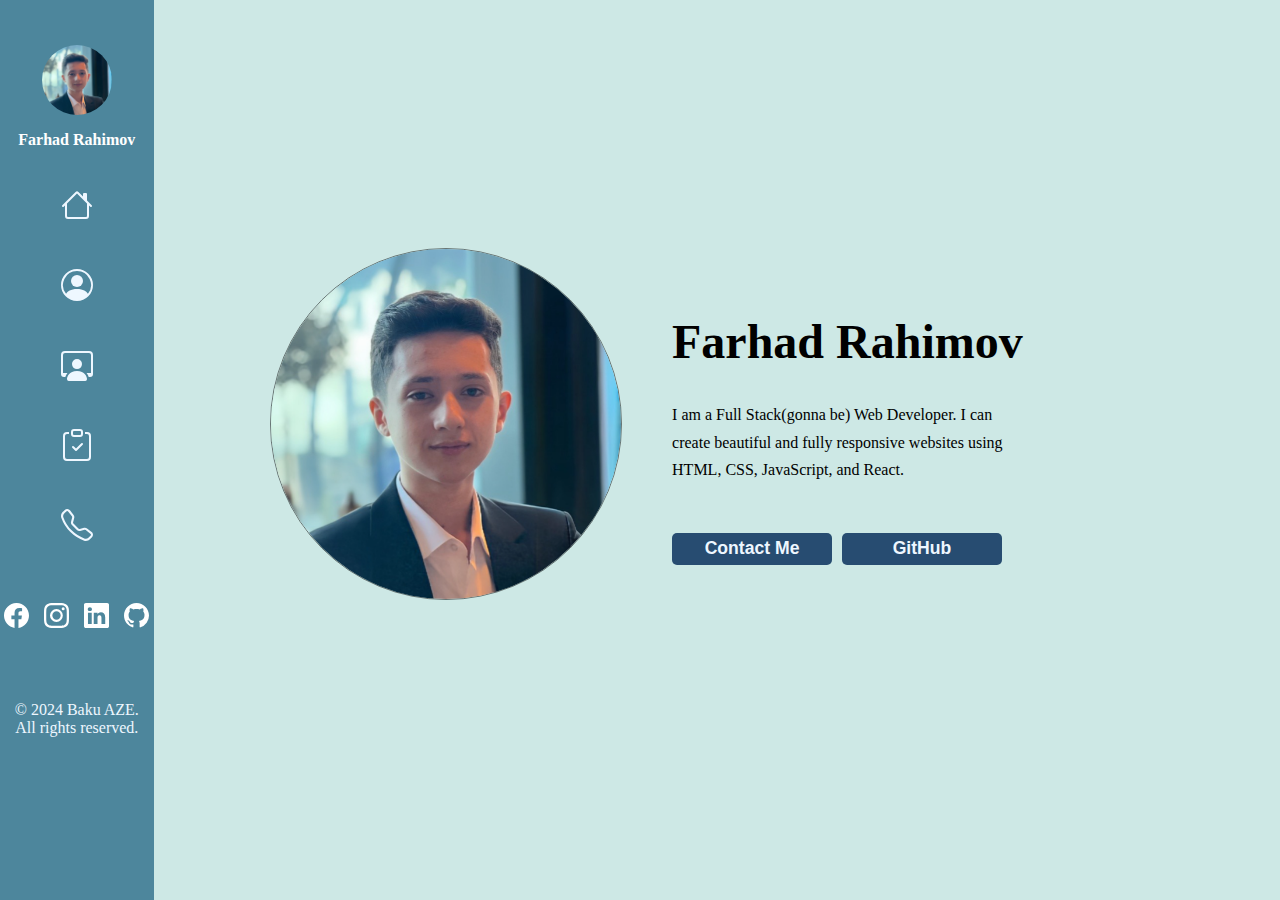
==== index.html @ 2093bf49 "Navbar, and Home page initial form" ====
<!DOCTYPE html>
<html lang="en">
<head>
    <meta charset="UTF-8">
    <meta name="viewport" content="width=device-width, initial-scale=1.0">
    <link rel="stylesheet" href="style.css">
    <title>Farhad Rahimov Portfolio</title>
</head>
<body>
    <button class="list" ontouchstart=""><img src="./images/list.svg" alt="" width="32px" height="32px"></button>
    <div class="navbar">
        <nav>
            <li id="logoli">
                <img src="./images/myImage.png" alt="My Image"  width="70px" height="70px">
                <p>Farhad Rahimov</p>
            </li>
            <li>
                <a href="">
                    <img src="./images/house.svg" alt="home icon">
                    <p>Home</p>
                </a>
            </li>
            <li>
                <a href="">
                    <img src="./images/person-circle.svg" alt="about me icon">
                    <p>About Me</p>
                </a>
            </li>
            <li>
                <a href="">
                    <img src="./images/person-workspace.svg" alt="works icon">
                    <p>Projects</p>
                </a>
            </li>
            <li>
                <a href="">
                    <img src="./images/clipboard-check.svg" alt="resume icon">
                    <p>Resume</p>
                </a>
            </li>
            <li>
                <a href="">
                    <img src="./images/telephone.svg" alt="telephone icon">
                    <p>Contact</p>
                </a>
            </li>
                

                <div class="media-div">
                    <a href="">
                        <img src="./images/facebook.svg" alt="facebook icon" class="social-media">
                    </a>
                    <a href="">
                        <img src="./images/instagram.svg" alt="instagram icon" class="social-media">
                    </a>
                    <a href="">
                        <img src="./images/linkedin.svg" alt="linkedin icon" class="social-media">
        
                    </a>
                    <a href="">
                        <img src="./images/github.svg" alt="github icon" class="social-media">
        
                    </a>
                </div>
                <p>© 2024 Baku AZE. <br>
                    All rights reserved.
                </p>
            
        </nav>
    </div>

    <section class="Home">
        <img src="./images/myImage.png" alt="My Image" width="350px" height="350px" >
        <div>
            <h1>Farhad Rahimov</h1>
            <p>I am a Full Stack(gonna be) Web Developer. I can create beautiful and fully responsive websites using HTML, CSS, JavaScript, and React.</p>
            
            <button class="contact button">Contact Me</button>
            <button class="Github button">GitHub</button>
        </div>

        
        
        
    </section>

    

   
    
</body>
</html>
---- style.css ----
body{
    background-color: #CDE8E5;
    margin: 0 0 0 10%;
}
a{
    cursor: pointer;
    text-decoration: none;
}
button{
    cursor: pointer;
}
.navbar{
    position: fixed;
    top: 0;
    left: 0;
    width: 12%;
    min-width: 150px;
    height: 100vh;
    background-color: #4D869C;
}
nav{
    position: absolute;
    top: 5vh;
    display: flex;
    flex-direction: column;
    width: 100%;
    height: 75vh;
    align-items: center;
}
nav p{
    text-align: center;
    color: #EEF7FF;
}
nav li {
    list-style: none;
}
li a{
    color: #B4B4B8;
}
#logoli img{
    border-radius: 50%;
    transition: transform 0.7s ease;
}

#logoli{
    display: flex;
    flex-direction: column;
    align-items: center;
}
#logoli p{
    font-weight: bold;
    text-align: center;
    color: #FFF;
}
#logoli img:hover{
    box-shadow: 1px 2px 5px hsla(0, 0%, 0%, 0.387), -1px -2px 5px hsla(0, 0%, 0%, 0.387);
    transform: scale(1.07);
}
li a img{
    height: 32px;
    width: 32px;
    margin-bottom: 0;
}
li a{
    display: flex;
    flex-direction: column;
    align-items: center;
    justify-content: center;
    height: 80px;
}
li a p{
    position: absolute;
    opacity: 0;
    visibility: hidden;
    color: #CDE8E5;
    transition: opacity 0.7s ease;
}

li a:hover p{
    visibility: visible;
    position: relative;
    opacity: 1;
}
li a:hover img{
    transform: translateY(10px);
}


.Home{
    display: flex;
    justify-content: center;
    align-items: center;
    width: 90%;
    height: 85vh;
    color: #000;
}
.Home > img{
    border: 1.5px solid rgba(0, 0, 0, 0.497);
    border-radius: 50%;
    justify-self: left;
    transition: transform 1s ease;
}
.Home div{
    margin-left: 50px;
}
.Home h1{
    font-size: 3rem;
}
.Home p{
    font-size: 1rem;
    line-height: 1.7rem;
    margin-bottom: 50px;
    width: 350px;
}
.Home button{
    border: 0;
    border-radius: 5px;
    background-color: #274c71;
    margin-right: 0.37rem;
    color: #EEF7FF;
    font-size: 1.1rem;
    font-weight: bold;
    text-align: center;
    height: 2rem;
    width: 10rem;
    transition: background-color 0.5s ease;

}
.Home button:hover{
    background-color: #265a73e6;


}



.media-div{
    margin: 30px 0 50px 0;
    display: flex;
    flex-direction: row;
    align-items: center;
    justify-content: space-evenly;
    height: 40vh;
    position: relative;
}
 .media-div a{
    display: flex;
    justify-content: center;
    align-items: center;
    width: 40px;
    height: 40px;
    /* border: 1px solid #EEF7FF; */
    border-radius: 10px;
    margin: auto;
}
 .media-div a:hover{
    background-color: #7ab2b230;
    transition: background-color 0.7s ease;
}
 .social-media{
    width: 25px;
    height: 25px;
}
.Home > img:hover{
    box-shadow: 1px 2px 5px hsla(0, 0%, 0%, 0.387), -1px -2px 5px hsla(0, 0%, 0%, 0.387);
    transform: scale(1.01);
}

.list{
    visibility: hidden;
}



@media(max-width: 1100px){
    body{
        padding-top: 5vh;
    }
    .Home > img{
        display: inline-block;
        justify-self: center;
        width: 250px;
        height: 250px;
    }
}
@media(max-width: 950px){
    .Home{
        flex-direction: column;
        align-items: center;
        justify-content: start;
    }
}

@media(max-width: 650px){
    body{
        padding: 0px;
        padding-top: 5vh;
        padding-right: 10%;
        overflow-x: hidden;
    }
    .navbar{
        visibility: hidden;
    }
    .Home > img{
        margin-left: 25px;
    }
    .Home h1{
        font-size: 2rem;
    }

    .media-div{
        margin-top: 40px;
    }
    .list{
        visibility: visible;
        position: fixed;
        top:10;
        left: 10px;
        border: 0;
        background-color: transparent;
    }
    .list:active + .navbar{
        width: 100%;
        visibility: visible;
    }
    .list:active ~ *:not(.navbar){
        visibility: hidden!important;
    }
    .button{
        width: 100%!important;
        height: 7vh!important;
        margin-bottom: 10px;
    }
}
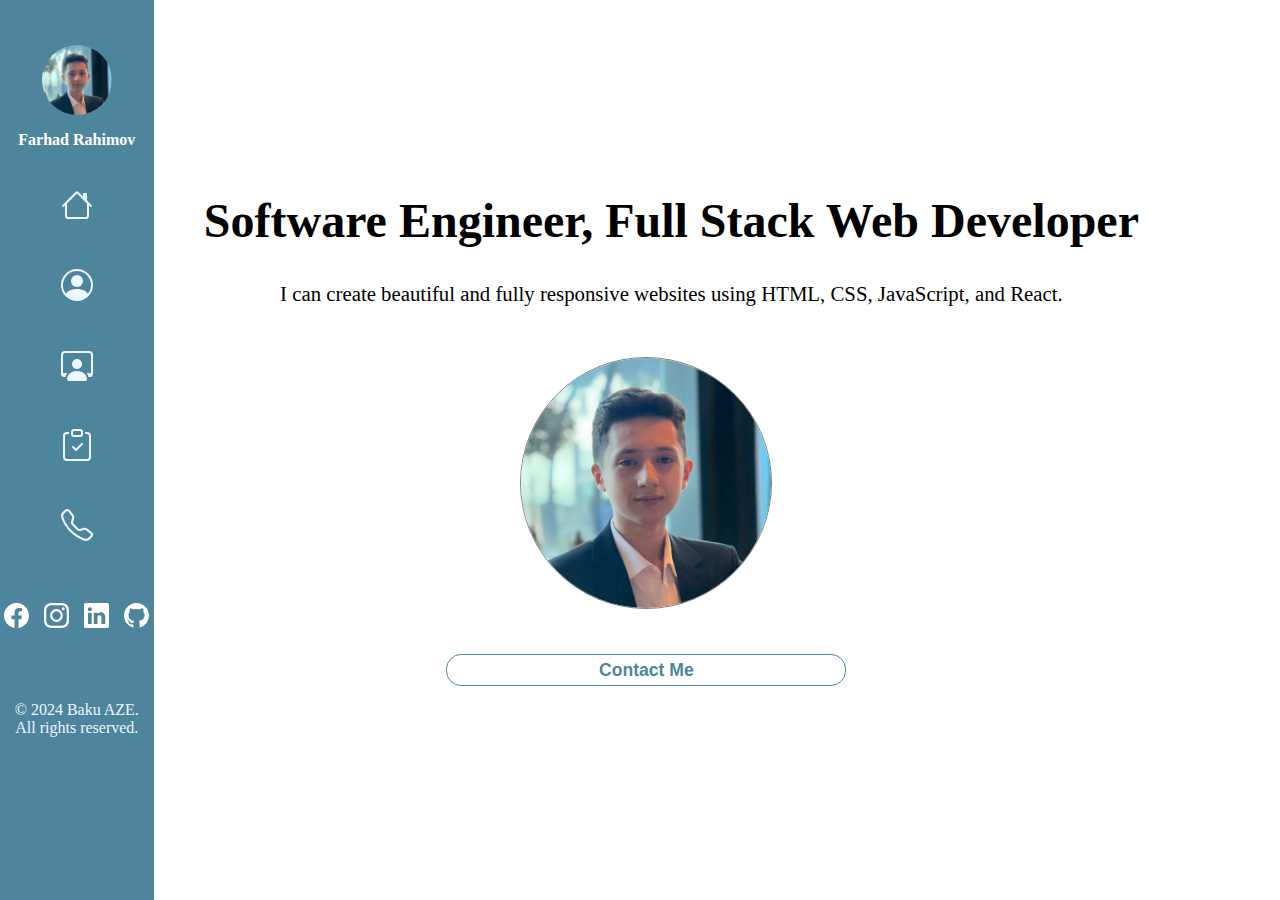
==== commit 076d5781: "Home page second version" ====
--- a/index.html
+++ b/index.html
@@ -70,14 +70,17 @@
     </div>
 
     <section class="Home">
+        
+        
+        <div>
+            <h1>Software Engineer, Full Stack Web Developer</h1>
+            <p>I can create beautiful and fully responsive websites using HTML, CSS, JavaScript, and React.</p>
+            
+            
+        </div>
         <img src="./images/myImage.png" alt="My Image" width="350px" height="350px" >
-        <div>
-            <h1>Farhad Rahimov</h1>
-            <p>I am a Full Stack(gonna be) Web Developer. I can create beautiful and fully responsive websites using HTML, CSS, JavaScript, and React.</p>
-            
-            <button class="contact button">Contact Me</button>
-            <button class="Github button">GitHub</button>
-        </div>
+        <button class="contact button">Contact Me</button>
+        
 
         
         
--- a/style.css
+++ b/style.css
@@ -1,7 +1,7 @@
 
 
 body{
-    background-color: #CDE8E5;
+    background-color: white;
     margin: 0 0 0 10%;
 }
 a{
@@ -90,6 +90,7 @@
 
 .Home{
     display: flex;
+    flex-direction: column;
     justify-content: center;
     align-items: center;
     width: 90%;
@@ -98,6 +99,8 @@
 }
 .Home > img{
     border: 1.5px solid rgba(0, 0, 0, 0.497);
+    width: 250px;
+    height: 250px;
     border-radius: 50%;
     justify-self: left;
     transition: transform 1s ease;
@@ -109,29 +112,30 @@
     font-size: 3rem;
 }
 .Home p{
-    font-size: 1rem;
+    font-size: 1.3rem;
     line-height: 1.7rem;
     margin-bottom: 50px;
-    width: 350px;
-}
-.Home button{
+    text-align: center;
+
+}
+ .Home .button{
     border: 0;
-    border-radius: 5px;
-    background-color: #274c71;
-    margin-right: 0.37rem;
-    color: #EEF7FF;
+    border-radius: 15px;
+    background-color: transparent;
+    margin-top: 5vh;
+    color: #4D869C;
+    border: 1px solid #4D869C;
     font-size: 1.1rem;
     font-weight: bold;
     text-align: center;
     height: 2rem;
-    width: 10rem;
-    transition: background-color 0.5s ease;
+    width: 25rem;
+    transition: background-color 0.5s ease, color 0.5s ease ;
 
 }
 .Home button:hover{
-    background-color: #265a73e6;
-
-
+    background-color: #4D869C;
+    color: white;
 }
 
 
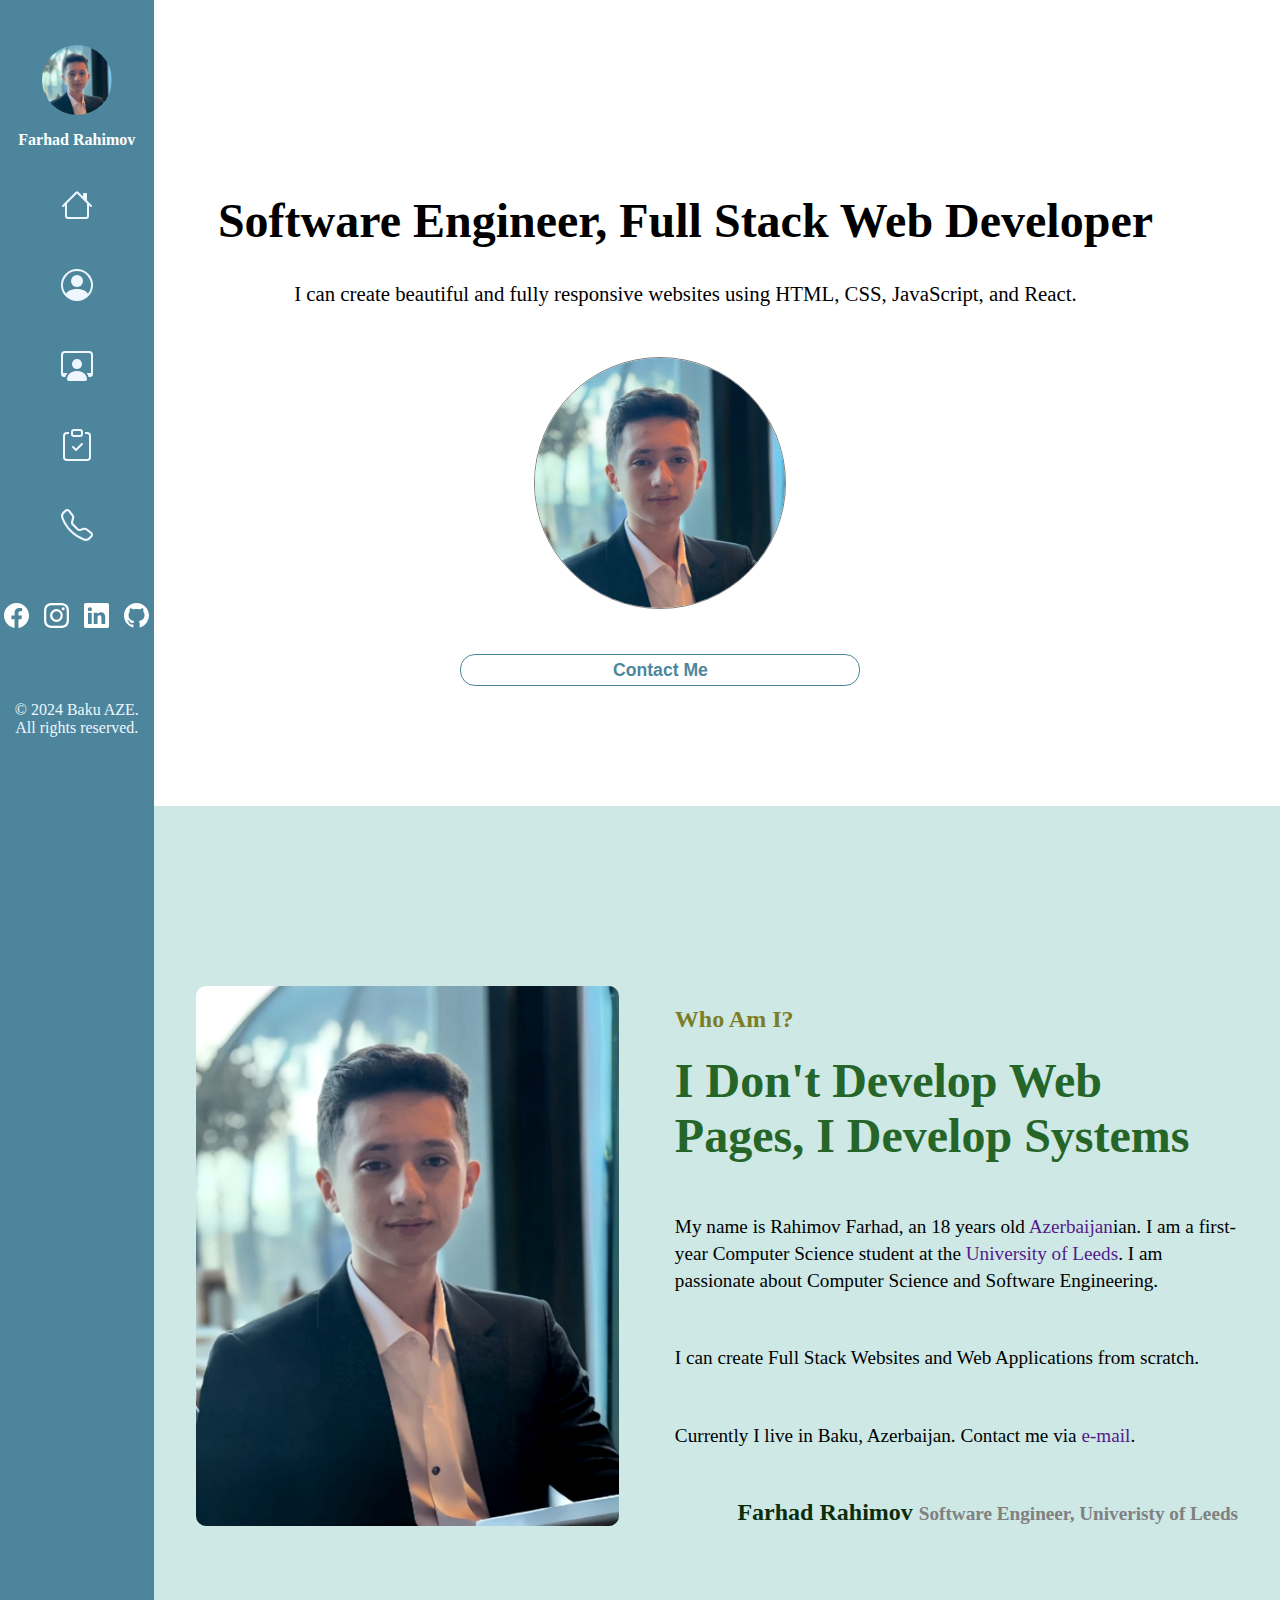
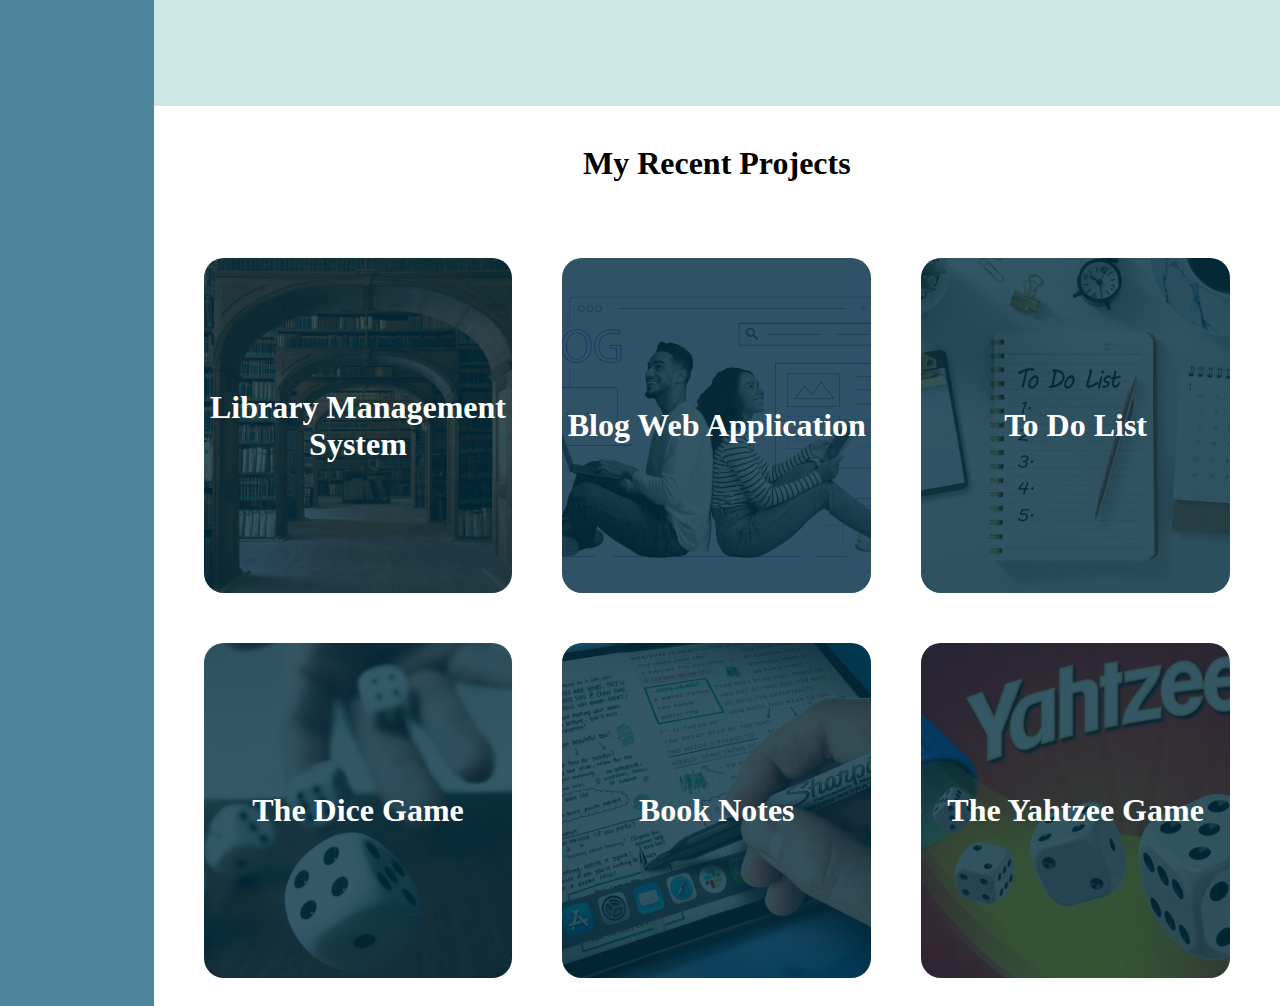
==== commit ff9b8ffd: "Home version 2 and About, Projects pages added" ====
--- a/index.html
+++ b/index.html
@@ -87,6 +87,106 @@
         
     </section>
 
+    <section class="About">
+        <img src="./images/me.png" alt="My Image">
+
+        <div>
+            <h2>Who Am I?</h2>
+            <h1>I Don't Develop Web Pages, I Develop Systems</h1>
+            <p>My name is Rahimov Farhad, an 18 years old <a href="">Azerbaijan</a>ian.
+                I am a first-year Computer Science student at the <a href="">University of Leeds</a>. 
+                I am passionate about Computer Science and Software Engineering. </p>
+       
+                <!-- <hr>
+                <table>
+                    <tr>
+                        <th>Name</th>
+                        <td>Farhad Rahimov</td>
+
+                        <th>Mail</th>
+                        <td>Farhad.r2006@mail.ru</tr>
+                    </tr>
+
+                    <tr>
+                        <th>Age</th>
+                        <td>18</td>
+
+                        <th>Location</th>
+                        <td>Baku, Azerbaijan</tr>
+                    </tr>
+
+                    <tr>
+                        <th>Speciality</th>
+                        <td>Software Engineer</td>
+
+                        <th>Nationality</th>
+                        <td>Azerbaijanian</tr>
+                    </tr>
+                    
+                
+                </table>
+                <hr> -->
+
+            <p>I can create Full Stack Websites and Web Applications from scratch.</p>
+
+            <p>Currently I live in Baku, Azerbaijan. Contact me via <a href="">e-mail</a>.</p>
+                <h2 id="myname">Farhad Rahimov <span>Software Engineer, Univeristy of Leeds</span></h2>
+         </div>
+
+        
+    </section>
+
+    <section class="Projects">
+        <h1>My Recent Projects</h1>
+
+        <div class="project-grid">
+            <div class="project"> 
+                <img src="./images/library.jpg" alt="">
+                <h1>Library Management System</h1>
+                <p>A desktop application 
+                    of the Library Management System using Java Language
+                    </p>
+                <a class="visit button" href=""> Visit Repository </a>
+            </div>
+            <div class="project">
+                <img src="./images/blog.webp" alt="">
+                <h1>Blog Web Application</h1>
+                <p>A desktop application 
+                    of the Library Management System using Java Language</p>
+                <a class="visit button" href=""> Visit Repository </a>
+            </div>
+            <div class="project">
+                <img src="./images/todolist.webp" alt="">
+                <h1>To Do List</h1>
+                <p>A desktop application 
+                    of the Library Management System using Java Language</p>
+                <a class="visit button" href=""> Visit Repository </a>
+            </div>
+            <div class="project">
+                <img src="./images/dice.webp" alt="">
+                <h1>The Dice Game</h1>
+                <p>A desktop application 
+                    of the Library Management System using Java Language</p>
+                <a class="visit button" href=""> Visit Repository </a>
+            </div>
+            
+            <div class="project">
+                <img src="./images/booknotes.jpg" alt="">
+                <h1>Book Notes</h1>
+                <p>A desktop application 
+                    of the Library Management System using Java Language</p>
+                <a class="visit button" href=""> Visit Repository </a>
+            </div>
+            <div class="project">
+                <img src="./images/yahtzee.webp" alt="">
+                <h1>The Yahtzee Game</h1>
+                <p>A desktop application 
+                    of the Library Management System using Java Language</p>
+                <a class="visit button" href=""> Visit Repository </a>
+            </div>
+        </div>
+    </section>
+
     
 
    
--- a/style.css
+++ b/style.css
@@ -2,14 +2,14 @@
 
 body{
     background-color: white;
-    margin: 0 0 0 10%;
+    margin: 0 0 0 12%;
 }
 a{
     cursor: pointer;
     text-decoration: none;
 }
 button{
-    cursor: pointer;
+    cursor: pointer!important;
 }
 .navbar{
     position: fixed;
@@ -17,7 +17,7 @@
     left: 0;
     width: 12%;
     min-width: 150px;
-    height: 100vh;
+    height: 500vh;
     background-color: #4D869C;
 }
 nav{
@@ -104,6 +104,10 @@
     border-radius: 50%;
     justify-self: left;
     transition: transform 1s ease;
+}
+.Home > img:hover{
+    box-shadow: 1px 2px 5px hsla(0, 0%, 0%, 0.387), -1px -2px 5px hsla(0, 0%, 0%, 0.387);
+    transform: scale(1.01);
 }
 .Home div{
     margin-left: 50px;
@@ -158,23 +162,214 @@
     /* border: 1px solid #EEF7FF; */
     border-radius: 10px;
     margin: auto;
+    transition: background-color 0.7s ease;
 }
  .media-div a:hover{
     background-color: #7ab2b230;
-    transition: background-color 0.7s ease;
+    
 }
  .social-media{
     width: 25px;
     height: 25px;
 }
-.Home > img:hover{
-    box-shadow: 1px 2px 5px hsla(0, 0%, 0%, 0.387), -1px -2px 5px hsla(0, 0%, 0%, 0.387);
-    transform: scale(1.01);
-}
 
 .list{
     visibility: hidden;
 }
+
+
+
+.About{
+    background-color: #CDE8E5;
+    display: flex;
+    justify-content: center;
+    align-items: center;
+    gap: 5%;
+    height: 100vh;
+}
+
+.About > img{
+    height: 540px;
+    width: 423px;
+    border-radius: 10px;
+    justify-self: left;
+    filter: grayscale(30%) contrast(110%);
+    transition: transform 1s ease, box-shadow 0.5s ease;
+
+}
+.About img:hover{
+    box-shadow: 1px 2px 5px hsla(0, 0%, 0%, 0.387), -1px -2px 5px hsla(0, 0%, 0%, 0.387);
+    transform: scale(1.003);
+}
+
+.About div{
+    width: 50%;
+    height: 540px;
+}
+
+.About h1{
+    font-size: 3rem;
+    margin-top: 0;
+    margin-bottom: 50px;
+    color: #256527;
+}
+
+.About p{
+    font-size: 1.2rem;
+    line-height: 1.7rem;
+    margin-bottom: 50px;
+}
+
+.About table{
+    width: 100%;
+    text-align: left;
+    font-size: 1.1rem;
+}
+
+.About table th, td{
+    height: 2rem;
+    padding: 0 50px 0 0;
+}
+
+#myname{
+    text-align: right;
+    color: #0b2d0c;
+}
+
+.About h2{
+    color: rgb(125, 125, 35);
+}
+
+#myname span{
+    font-size: 1.2rem;
+    color: gray;
+}
+
+.Projects{
+    /* background-color: #CDE8E5; */
+    display: flex;
+    flex-direction: column;
+    justify-content: center;
+    align-items: center;
+    gap: 5%;
+    height: 100vh;
+    padding: 0 50px;
+
+}
+
+.Projects .project-grid{
+    display: grid;
+    height: 80vh;
+    width: 100%;
+    padding: 10px;
+    grid-template-columns: repeat(3, 1fr);
+    grid-template-rows: repeat(2, 1fr);
+    
+    gap: 50px;
+}
+
+.Projects .project{
+    position: relative;
+    background-color: #012e40;
+    border-radius: 20px;
+    background-size: cover;
+    transition: background-color 0.5s ease;
+
+    display: flex;
+    flex-direction: column;
+    justify-content: center;
+    align-items: center;
+    gap: 30px;
+}
+
+.Projects .project:hover{
+    background-color: #042a39;
+}
+
+.Projects .project h1{
+    position: absolute;
+    font-size: 2rem;
+    text-align: center;
+    transition: opacity 0.5s ease, visibility 0.5s ease;
+    color: white;
+}
+
+.Projects .project:hover h1{
+    opacity: 0;
+    visibility: hidden;
+}
+
+.Projects .project p{
+    visibility: hidden;
+    opacity: 0;
+    transition: opacity 0.5s ease, visibility 0.5s ease;
+
+    margin: 0 20px;
+    font-size: 1.2rem;
+    font-weight: bold;
+    text-align: center;
+    color: white;
+}
+
+.Projects .project:hover p{
+    opacity: 1;
+    visibility: visible;
+}
+
+.Projects .project .visit.button{
+    position: relative;
+    visibility: hidden;
+    opacity: 0;
+    transition: opacity 0.5s ease, visibility 0.5s ease, background-color 0.5s ease;
+
+    display: flex;
+    justify-content: center;
+    align-items: center;
+
+    border-radius: 15px;
+    background-color: transparent;
+    color: white;
+    border: 1px solid #a712ec;
+    font-size: 1.1rem;
+    font-weight: bold;
+    text-align: center;
+    height: 2rem;
+    width: 50%;
+    
+
+}
+
+.Projects .project:hover .visit.button{
+    opacity: 1;
+    visibility: visible;
+}
+
+.Projects .project:hover .visit.button:hover{
+    background-color: #a712ec;
+}
+
+
+
+
+
+.Projects .project img{
+    position: absolute;
+    width: 100%;
+    height: 100%;
+    border-radius: 20px;
+    object-fit: cover;
+    opacity: 0.2;
+    transition: opacity 0.5s ease;
+}
+
+
+.Projects .project:hover img{
+    opacity: 0;
+}
+
+
+
+
 
 
 
@@ -187,6 +382,14 @@
         justify-self: center;
         width: 250px;
         height: 250px;
+    }
+    .Projects{
+        height: 100vh;
+    }
+    .project-grid{
+        grid-template-columns: repeat(2, 1fr)!important;
+        grid-template-rows: repeat(3, 1fr)!important;
+
     }
 }
 @media(max-width: 950px){
@@ -237,6 +440,20 @@
         height: 7vh!important;
         margin-bottom: 10px;
     }
-}
-
-
+
+    .About{
+        flex-direction: column;
+    }
+    .About > img{
+        height: 432px;
+        width: 338.4px;
+
+    }
+    .project-grid{
+        grid-template-columns: 1fr;
+        grid-template-rows: repeat(6, 1fr)!important;
+
+    }
+}
+
+
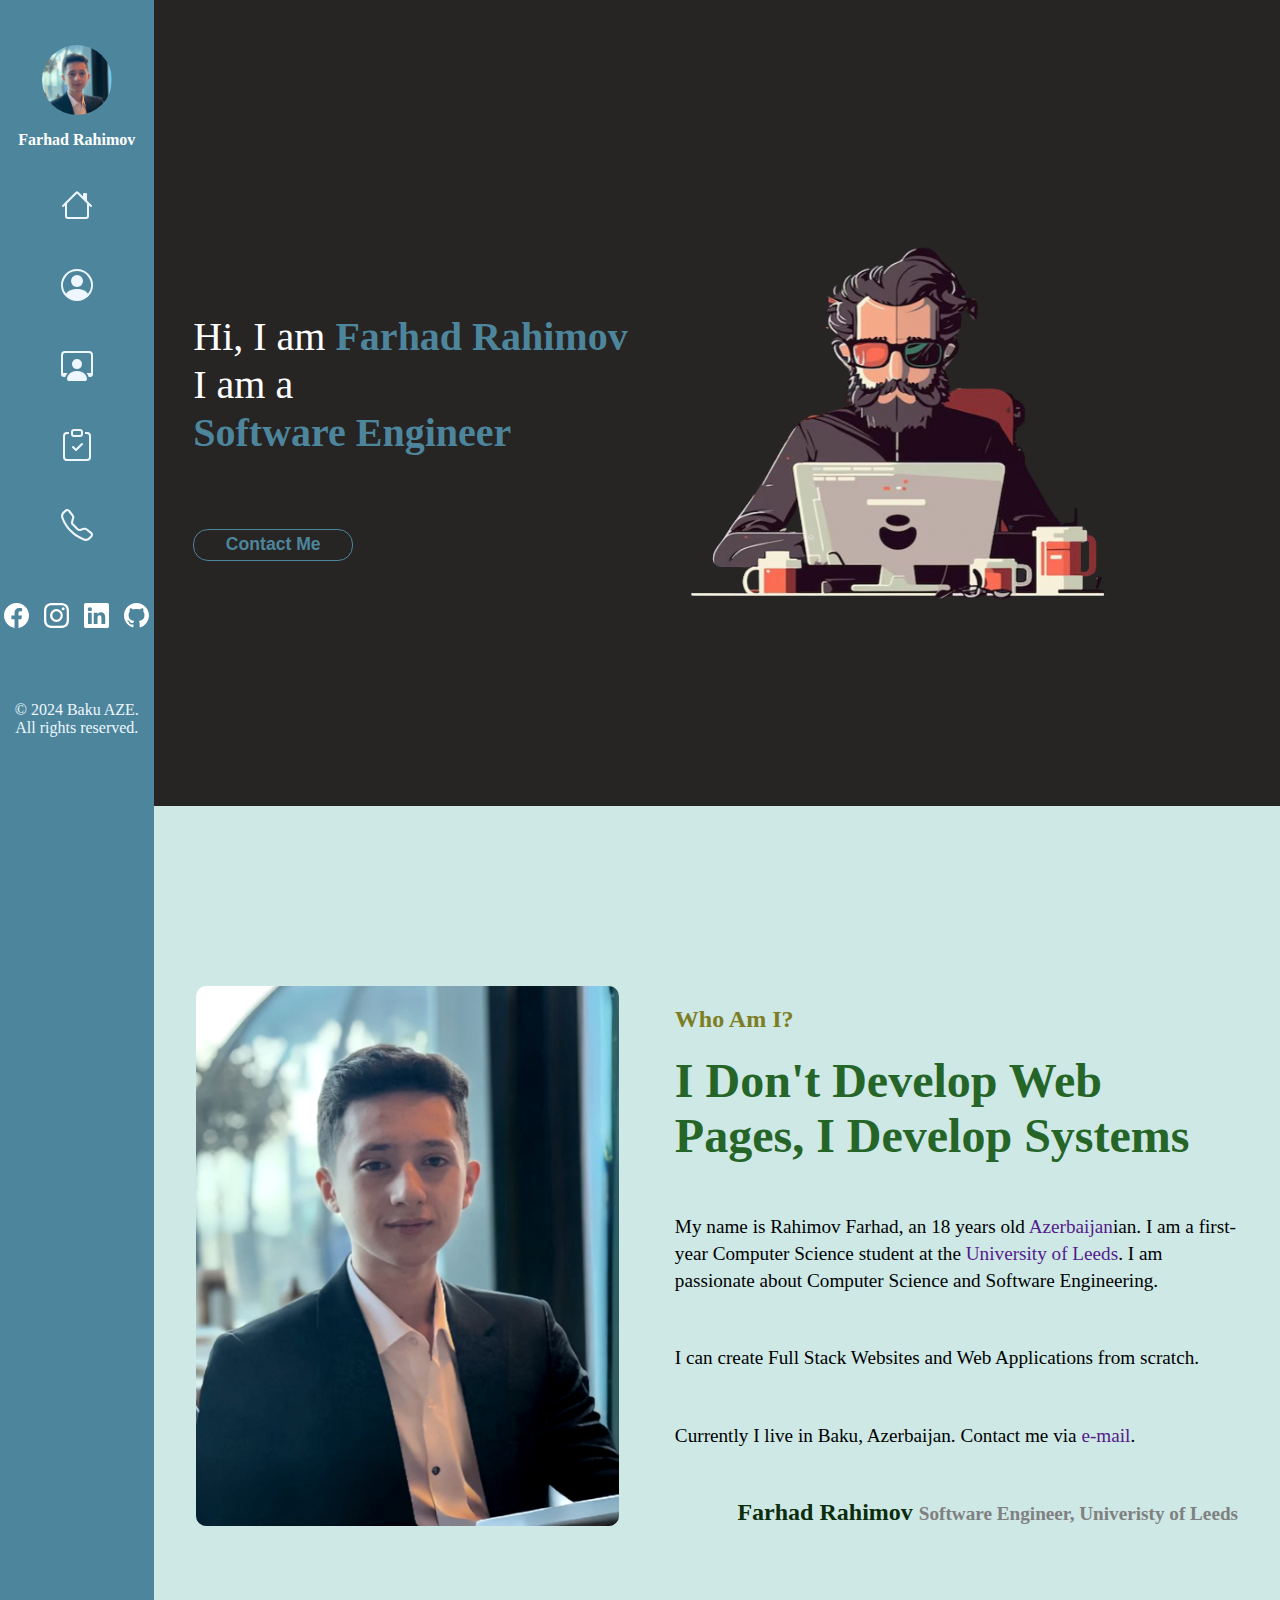
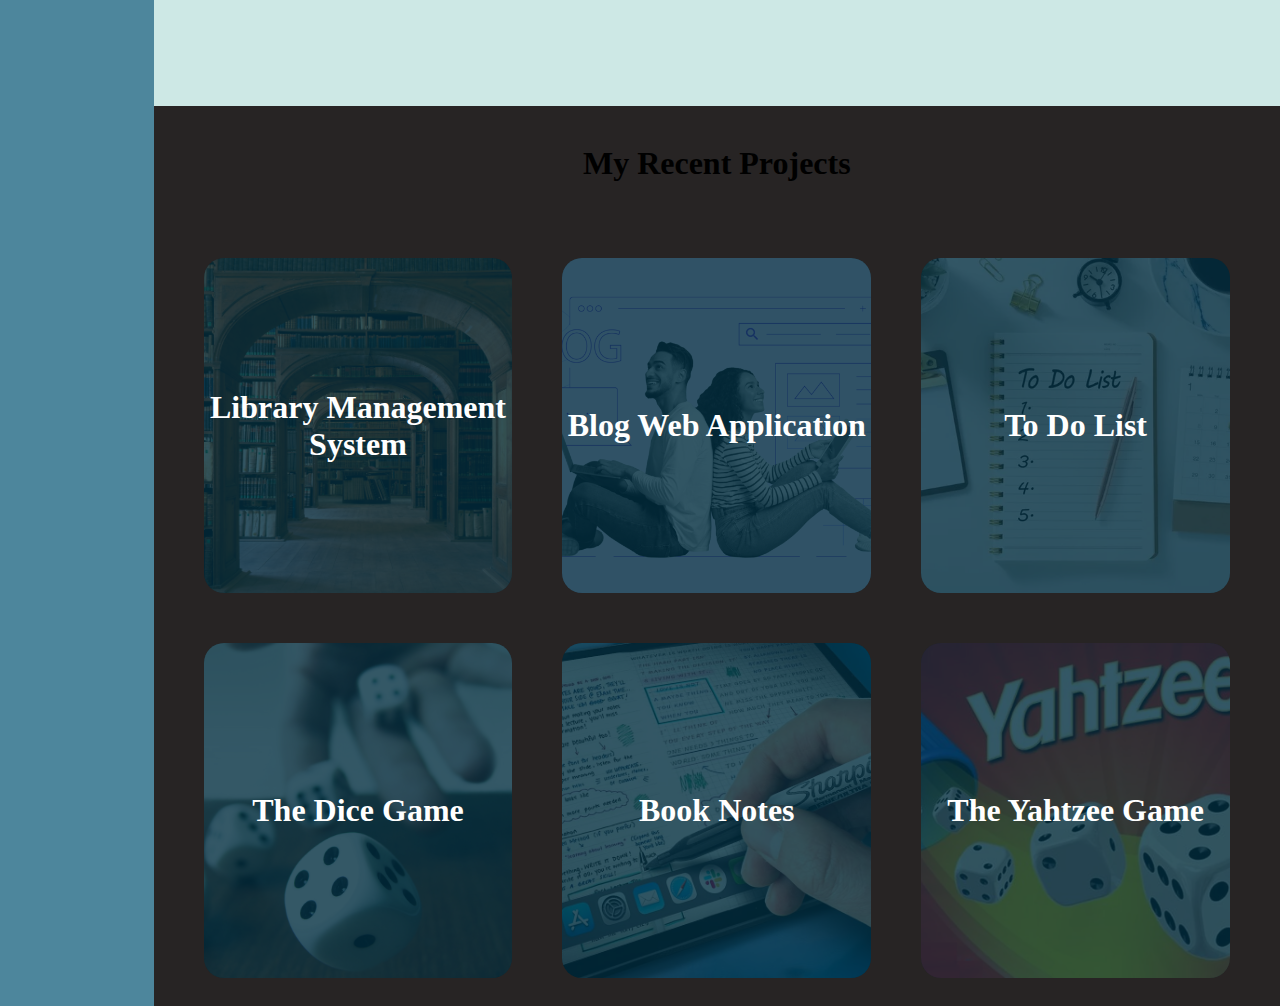
==== commit 2e0c73fb: "new version" ====
--- a/index.html
+++ b/index.html
@@ -69,17 +69,20 @@
         </nav>
     </div>
 
+    
+
     <section class="Home">
         
         
         <div>
-            <h1>Software Engineer, Full Stack Web Developer</h1>
-            <p>I can create beautiful and fully responsive websites using HTML, CSS, JavaScript, and React.</p>
+            <h1>Hi, I am <span>Farhad Rahimov</span> <br> I am a <br> <span>Software Engineer</span></h1>
+            <button class="contact button">Contact Me</button>
+            
             
             
         </div>
-        <img src="./images/myImage.png" alt="My Image" width="350px" height="350px" >
-        <button class="contact button">Contact Me</button>
+        <img src="./images/softwareengineer.png" alt="My Image" width="350px" height="350px" >
+        
         
 
         
--- a/style.css
+++ b/style.css
@@ -3,6 +3,8 @@
 body{
     background-color: white;
     margin: 0 0 0 12%;
+    padding: 0;
+    background-color: #272424;
 }
 a{
     cursor: pointer;
@@ -90,30 +92,34 @@
 
 .Home{
     display: flex;
-    flex-direction: column;
     justify-content: center;
     align-items: center;
     width: 90%;
     height: 85vh;
     color: #000;
 }
+
 .Home > img{
-    border: 1.5px solid rgba(0, 0, 0, 0.497);
-    width: 250px;
-    height: 250px;
-    border-radius: 50%;
+    width: 500px;
+    height: 450px;
     justify-self: left;
     transition: transform 1s ease;
 }
 .Home > img:hover{
-    box-shadow: 1px 2px 5px hsla(0, 0%, 0%, 0.387), -1px -2px 5px hsla(0, 0%, 0%, 0.387);
-    transform: scale(1.01);
+    transform: scale(1.02);
 }
 .Home div{
-    margin-left: 50px;
+    margin: 0 20px;
 }
 .Home h1{
-    font-size: 3rem;
+    font-size: 2.5rem;
+    color: white;
+    line-height: 3rem;
+    font-weight: 100 ;
+}
+.Home h1 span{
+    color: #4D869C;
+    font-weight: bold;
 }
 .Home p{
     font-size: 1.3rem;
@@ -133,7 +139,7 @@
     font-weight: bold;
     text-align: center;
     height: 2rem;
-    width: 25rem;
+    width: 10rem;
     transition: background-color 0.5s ease, color 0.5s ease ;
 
 }
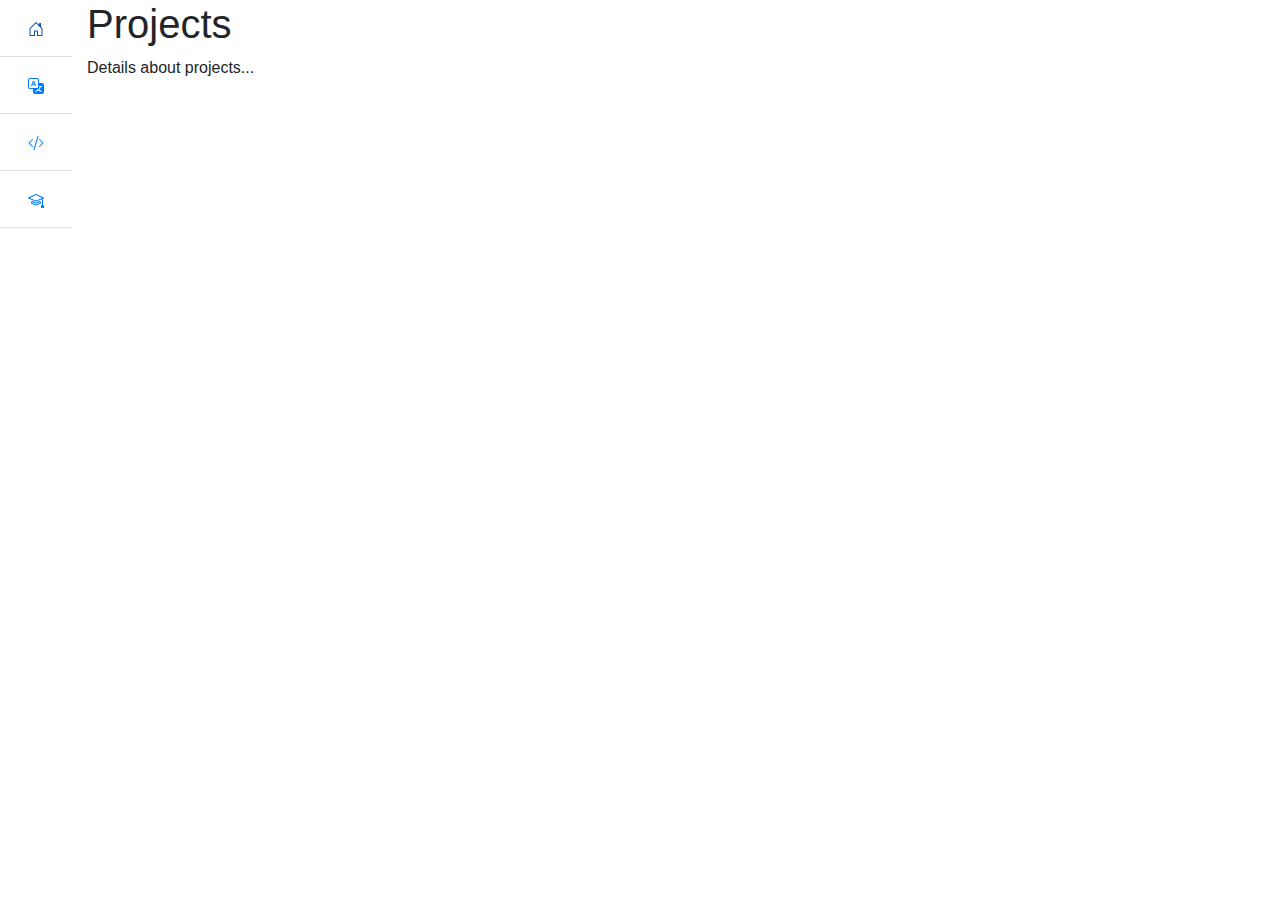
==== commit 0e3e28ce: "New start, index1: 85% complete" ====
--- a/index.html
+++ b/index.html
@@ -3,196 +3,92 @@
 <head>
     <meta charset="UTF-8">
     <meta name="viewport" content="width=device-width, initial-scale=1.0">
-    <link rel="stylesheet" href="style.css">
-    <title>Farhad Rahimov Portfolio</title>
+    <title>Resume</title>
+    <link href="https://maxcdn.bootstrapcdn.com/bootstrap/4.5.2/css/bootstrap.min.css" rel="stylesheet">
+    <style>
+        .content-section {
+            display: none;
+        }
+        .content-section.active {
+            display: block;
+        }
+    </style>
 </head>
 <body>
-    <button class="list" ontouchstart=""><img src="./images/list.svg" alt="" width="32px" height="32px"></button>
-    <div class="navbar">
-        <nav>
-            <li id="logoli">
-                <img src="./images/myImage.png" alt="My Image"  width="70px" height="70px">
-                <p>Farhad Rahimov</p>
-            </li>
-            <li>
-                <a href="">
-                    <img src="./images/house.svg" alt="home icon">
-                    <p>Home</p>
-                </a>
-            </li>
-            <li>
-                <a href="">
-                    <img src="./images/person-circle.svg" alt="about me icon">
-                    <p>About Me</p>
-                </a>
-            </li>
-            <li>
-                <a href="">
-                    <img src="./images/person-workspace.svg" alt="works icon">
-                    <p>Projects</p>
-                </a>
-            </li>
-            <li>
-                <a href="">
-                    <img src="./images/clipboard-check.svg" alt="resume icon">
-                    <p>Resume</p>
-                </a>
-            </li>
-            <li>
-                <a href="">
-                    <img src="./images/telephone.svg" alt="telephone icon">
-                    <p>Contact</p>
-                </a>
-            </li>
-                
-
-                <div class="media-div">
-                    <a href="">
-                        <img src="./images/facebook.svg" alt="facebook icon" class="social-media">
+<div class="container-fluid">
+    <div class="row">
+        <div class="d-flex flex-column flex-shrink-0 bg-body-tertiary" style="width: 4.5rem;">
+            <ul class="nav nav-pills nav-flush flex-column mb-auto text-center">
+                <li class="nav-item">
+                    <a href="#" class="nav-link py-3 border-bottom rounded-0" aria-current="page" data-bs-toggle="tooltip" data-bs-placement="right" aria-label="Home" data-bs-original-title="Home" data-target="projects">
+                        <svg xmlns="http://www.w3.org/2000/svg" width="16" height="16" fill="currentColor" class="bi bi-house-door" viewBox="0 0 16 16">
+                            <path d="M8.354 1.146a.5.5 0 0 0-.708 0l-6 6A.5.5 0 0 0 1.5 7.5v7a.5.5 0 0 0 .5.5h4.5a.5.5 0 0 0 .5-.5v-4h2v4a.5.5 0 0 0 .5.5H14a.5.5 0 0 0 .5-.5v-7a.5.5 0 0 0-.146-.354L13 5.793V2.5a.5.5 0 0 0-.5-.5h-1a.5.5 0 0 0-.5.5v1.293zM2.5 14V7.707l5.5-5.5 5.5 5.5V14H10v-4a.5.5 0 0 0-.5-.5h-3a.5.5 0 0 0-.5.5v4z"/>
+                        </svg>
                     </a>
-                    <a href="">
-                        <img src="./images/instagram.svg" alt="instagram icon" class="social-media">
+                </li>
+                <li>
+                    <a href="#" class="nav-link py-3 border-bottom rounded-0" data-bs-toggle="tooltip" data-bs-placement="right" aria-label="Dashboard" data-bs-original-title="Dashboard" data-target="education">
+                        <svg xmlns="http://www.w3.org/2000/svg" width="16" height="16" fill="currentColor" class="bi bi-translate" viewBox="0 0 16 16">
+                            <path d="M4.545 6.714 4.11 8H3l1.862-5h1.284L8 8H6.833l-.435-1.286zm1.634-.736L5.5 3.956h-.049l-.679 2.022z"/>
+                            <path d="M0 2a2 2 0 0 1 2-2h7a2 2 0 0 1 2 2v3h3a2 2 0 0 1 2 2v7a2 2 0 0 1-2 2H7a2 2 0 0 1-2-2v-3H2a2 2 0 0 1-2-2zm2-1a1 1 0 0 0-1 1v7a1 1 0 0 0 1 1h7a1 1 0 0 0 1-1V2a1 1 0 0 0-1-1zm7.138 9.995q.289.451.63.846c-.748.575-1.673 1.001-2.768 1.292.178.217.451.635.555.867 1.125-.359 2.08-.844 2.886-1.494.777.665 1.739 1.165 2.93 1.472.133-.254.414-.673.629-.89-1.125-.253-2.057-.694-2.82-1.284.681-.747 1.222-1.651 1.621-2.757H14V8h-3v1.047h.765c-.318.844-.74 1.546-1.272 2.13a6 6 0 0 1-.415-.492 2 2 0 0 1-.94.31"/>
+                        </svg>
                     </a>
-                    <a href="">
-                        <img src="./images/linkedin.svg" alt="linkedin icon" class="social-media">
-        
+                </li>
+                <li>
+                    <a href="#" class="nav-link py-3 border-bottom rounded-0" data-bs-toggle="tooltip" data-bs-placement="right" aria-label="Orders" data-bs-original-title="Orders" data-target="experience">
+                        <svg xmlns="http://www.w3.org/2000/svg" width="16" height="16" fill="currentColor" class="bi bi-code-slash" viewBox="0 0 16 16">
+                            <path d="M10.478 1.647a.5.5 0 1 0-.956-.294l-4 13a.5.5 0 0 0 .956.294zM4.854 4.146a.5.5 0 0 1 0 .708L1.707 8l3.147 3.146a.5.5 0 0 1-.708.708l-3.5-3.5a.5.5 0 0 1 0-.708l3.5-3.5a.5.5 0 0 1 .708 0m6.292 0a.5.5 0 0 0 0 .708L14.293 8l-3.147 3.146a.5.5 0 0 0 .708.708l3.5-3.5a.5.5 0 0 0 0-.708l-3.5-3.5a.5.5 0 0 0-.708 0"/>
+                        </svg>        
                     </a>
-                    <a href="">
-                        <img src="./images/github.svg" alt="github icon" class="social-media">
-        
+                </li>
+                <li>
+                    <a href="#" class="nav-link py-3 border-bottom rounded-0" data-bs-toggle="tooltip" data-bs-placement="right" aria-label="Products" data-bs-original-title="Products" data-target="projects">
+                        <svg xmlns="http://www.w3.org/2000/svg" width="16" height="16" fill="currentColor" class="bi bi-mortarboard" viewBox="0 0 16 16">
+                            <path d="M8.211 2.047a.5.5 0 0 0-.422 0l-7.5 3.5a.5.5 0 0 0 .025.917l7.5 3a.5.5 0 0 0 .372 0L14 7.14V13a1 1 0 0 0-1 1v2h3v-2a1 1 0 0 0-1-1V6.739l.686-.275a.5.5 0 0 0 .025-.917zM8 8.46 1.758 5.965 8 3.052l6.242 2.913z"/>
+                            <path d="M4.176 9.032a.5.5 0 0 0-.656.327l-.5 1.7a.5.5 0 0 0 .294.605l4.5 1.8a.5.5 0 0 0 .372 0l4.5-1.8a.5.5 0 0 0 .294-.605l-.5-1.7a.5.5 0 0 0-.656-.327L8 10.466zm-.068 1.873.22-.748 3.496 1.311a.5.5 0 0 0 .352 0l3.496-1.311.22.748L8 12.46z"/>
+                        </svg>        
                     </a>
-                </div>
-                <p>© 2024 Baku AZE. <br>
-                    All rights reserved.
-                </p>
-            
-        </nav>
-    </div>
-
-    
-
-    <section class="Home">
-        
-        
-        <div>
-            <h1>Hi, I am <span>Farhad Rahimov</span> <br> I am a <br> <span>Software Engineer</span></h1>
-            <button class="contact button">Contact Me</button>
-            
-            
-            
+                </li>
+            </ul>
         </div>
-        <img src="./images/softwareengineer.png" alt="My Image" width="350px" height="350px" >
-        
-        
-
-        
-        
-        
-    </section>
-
-    <section class="About">
-        <img src="./images/me.png" alt="My Image">
-
-        <div>
-            <h2>Who Am I?</h2>
-            <h1>I Don't Develop Web Pages, I Develop Systems</h1>
-            <p>My name is Rahimov Farhad, an 18 years old <a href="">Azerbaijan</a>ian.
-                I am a first-year Computer Science student at the <a href="">University of Leeds</a>. 
-                I am passionate about Computer Science and Software Engineering. </p>
-       
-                <!-- <hr>
-                <table>
-                    <tr>
-                        <th>Name</th>
-                        <td>Farhad Rahimov</td>
-
-                        <th>Mail</th>
-                        <td>Farhad.r2006@mail.ru</tr>
-                    </tr>
-
-                    <tr>
-                        <th>Age</th>
-                        <td>18</td>
-
-                        <th>Location</th>
-                        <td>Baku, Azerbaijan</tr>
-                    </tr>
-
-                    <tr>
-                        <th>Speciality</th>
-                        <td>Software Engineer</td>
-
-                        <th>Nationality</th>
-                        <td>Azerbaijanian</tr>
-                    </tr>
-                    
-                
-                </table>
-                <hr> -->
-
-            <p>I can create Full Stack Websites and Web Applications from scratch.</p>
-
-            <p>Currently I live in Baku, Azerbaijan. Contact me via <a href="">e-mail</a>.</p>
-                <h2 id="myname">Farhad Rahimov <span>Software Engineer, Univeristy of Leeds</span></h2>
-         </div>
-
-        
-    </section>
-
-    <section class="Projects">
-        <h1>My Recent Projects</h1>
-
-        <div class="project-grid">
-            <div class="project"> 
-                <img src="./images/library.jpg" alt="">
-                <h1>Library Management System</h1>
-                <p>A desktop application 
-                    of the Library Management System using Java Language
-                    </p>
-                <a class="visit button" href=""> Visit Repository </a>
+        <div class="col content">
+            <div id="projects" class="content-section active">
+                <h1>Projects</h1>
+                <p>Details about projects...</p>
             </div>
-            <div class="project">
-                <img src="./images/blog.webp" alt="">
-                <h1>Blog Web Application</h1>
-                <p>A desktop application 
-                    of the Library Management System using Java Language</p>
-                <a class="visit button" href=""> Visit Repository </a>
+            <div id="education" class="content-section">
+                <h1>Education</h1>
+                <p>Details about education...</p>
             </div>
-            <div class="project">
-                <img src="./images/todolist.webp" alt="">
-                <h1>To Do List</h1>
-                <p>A desktop application 
-                    of the Library Management System using Java Language</p>
-                <a class="visit button" href=""> Visit Repository </a>
-            </div>
-            <div class="project">
-                <img src="./images/dice.webp" alt="">
-                <h1>The Dice Game</h1>
-                <p>A desktop application 
-                    of the Library Management System using Java Language</p>
-                <a class="visit button" href=""> Visit Repository </a>
-            </div>
-            
-            <div class="project">
-                <img src="./images/booknotes.jpg" alt="">
-                <h1>Book Notes</h1>
-                <p>A desktop application 
-                    of the Library Management System using Java Language</p>
-                <a class="visit button" href=""> Visit Repository </a>
-            </div>
-            <div class="project">
-                <img src="./images/yahtzee.webp" alt="">
-                <h1>The Yahtzee Game</h1>
-                <p>A desktop application 
-                    of the Library Management System using Java Language</p>
-                <a class="visit button" href=""> Visit Repository </a>
+            <div id="experience" class="content-section">
+                <h1>Experience</h1>
+                <p>Details about experience...</p>
             </div>
         </div>
-    </section>
+    </div>
+</div>
 
-    
+<script>
+    document.addEventListener('DOMContentLoaded', function() {
+        const links = document.querySelectorAll('.nav-link');
+        const sections = document.querySelectorAll('.content-section');
 
-   
-    
+        links.forEach(link => {
+            link.addEventListener('click', function(e) {
+                e.preventDefault();
+                const target = link.getAttribute('data-target');
+
+                sections.forEach(section => {
+                    section.classList.remove('active');
+                });
+
+                document.getElementById(target).classList.add('active');
+            });
+        });
+    });
+</script>
+<script src="https://code.jquery.com/jquery-3.5.1.slim.min.js"></script>
+<script src="https://cdn.jsdelivr.net/npm/@popperjs/core@2.5.3/dist/umd/popper.min.js"></script>
+<script src="https://maxcdn.bootstrapcdn.com/bootstrap/4.5.2/js/bootstrap.min.js"></script>
 </body>
-</html>+</html>
